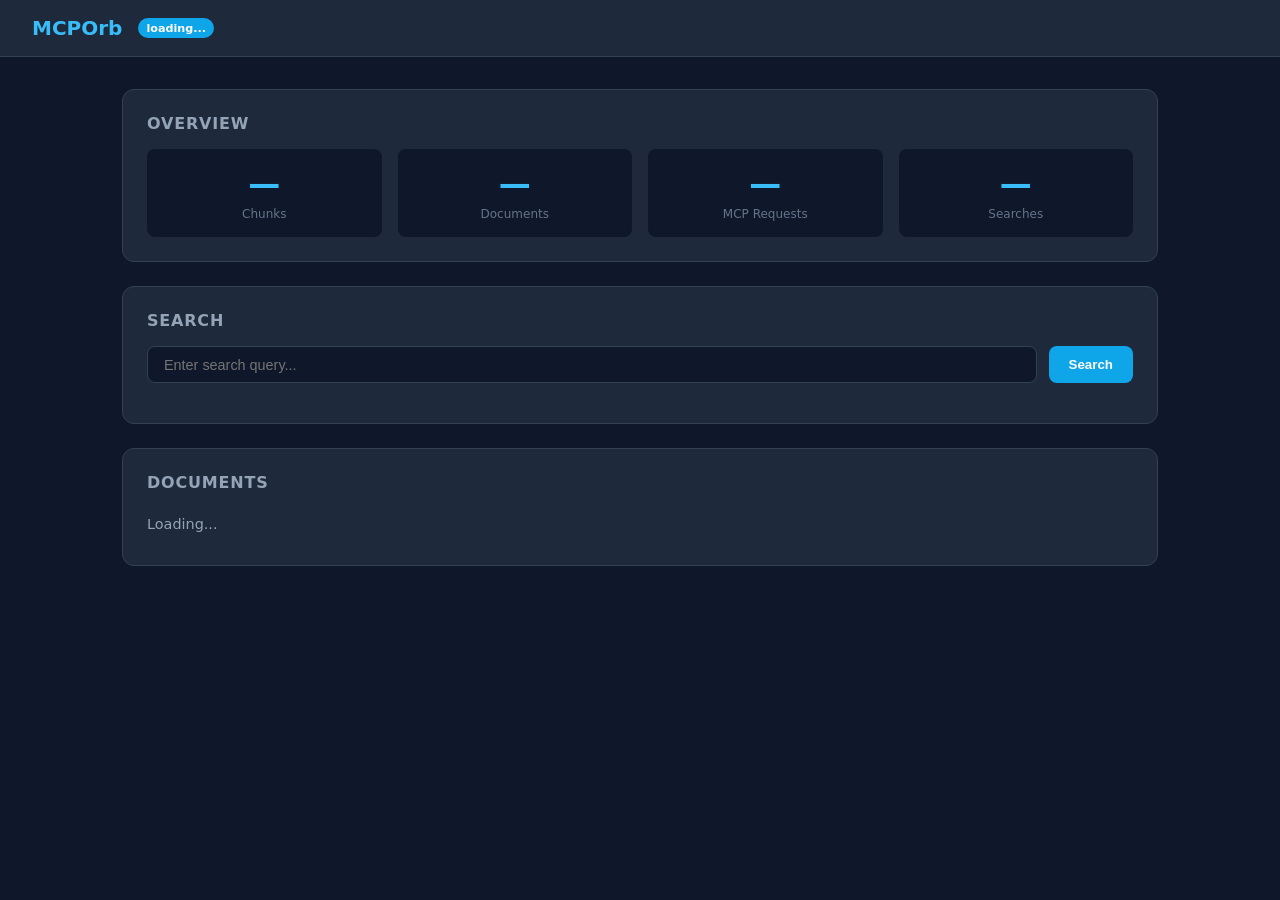
==== crates/mcporb-runtime/web_assets/index.html @ 8302dbf7 "Track workspace sources and expose Web UI URL via tool" ====
<!DOCTYPE html>
<html lang="en">
<head>
  <meta charset="UTF-8">
  <meta name="viewport" content="width=device-width, initial-scale=1.0">
  <title>MCPOrb Dashboard</title>
  <style>
    *{box-sizing:border-box;margin:0;padding:0}
    body{font-family:system-ui,sans-serif;background:#0f172a;color:#e2e8f0;min-height:100vh}
    header{background:#1e293b;border-bottom:1px solid #334155;padding:1rem 2rem;display:flex;align-items:center;gap:1rem}
    header h1{font-size:1.25rem;font-weight:700;color:#38bdf8}
    .badge{background:#0ea5e9;color:#fff;font-size:.7rem;padding:.2rem .5rem;border-radius:9999px;font-weight:600}
    main{padding:2rem;max-width:1100px;margin:0 auto}
    .card{background:#1e293b;border:1px solid #334155;border-radius:.75rem;padding:1.5rem;margin-bottom:1.5rem}
    .card h2{font-size:1rem;font-weight:600;color:#94a3b8;text-transform:uppercase;letter-spacing:.05em;margin-bottom:1rem}
    .stat-grid{display:grid;grid-template-columns:repeat(auto-fit,minmax(140px,1fr));gap:1rem}
    .stat{background:#0f172a;border-radius:.5rem;padding:1rem;text-align:center}
    .stat .val{font-size:2rem;font-weight:700;color:#38bdf8}
    .stat .lbl{font-size:.75rem;color:#64748b;margin-top:.25rem}
    .search-row{display:flex;gap:.75rem;margin-bottom:1rem}
    .search-row input{flex:1;background:#0f172a;border:1px solid #334155;border-radius:.5rem;padding:.6rem 1rem;color:#e2e8f0;font-size:.9rem;outline:none}
    .search-row input:focus{border-color:#38bdf8}
    .search-row button{background:#0ea5e9;color:#fff;border:none;border-radius:.5rem;padding:.6rem 1.25rem;cursor:pointer;font-weight:600}
    .search-row button:hover{background:#0284c7}
    .hit{background:#0f172a;border:1px solid #334155;border-radius:.5rem;padding:1rem;margin-bottom:.75rem}
    .hit .meta{font-size:.75rem;color:#64748b;margin-bottom:.5rem}
    .hit .text{font-size:.85rem;line-height:1.6;color:#cbd5e1;white-space:pre-wrap}
    .doc-list{list-style:none}
    .doc-list li{padding:.5rem 0;border-bottom:1px solid #1e293b;font-size:.9rem;color:#94a3b8}
    #status{font-size:.8rem;color:#64748b;margin-top:.5rem}
  </style>
</head>
<body>
<header>
  <h1 id="orb-name">MCPOrb</h1>
  <span class="badge" id="mode-badge">loading...</span>
</header>
<main>
  <div class="card">
    <h2>Overview</h2>
    <div class="stat-grid">
      <div class="stat"><div class="val" id="stat-chunks">—</div><div class="lbl">Chunks</div></div>
      <div class="stat"><div class="val" id="stat-docs">—</div><div class="lbl">Documents</div></div>
      <div class="stat"><div class="val" id="stat-mcp">—</div><div class="lbl">MCP Requests</div></div>
      <div class="stat"><div class="val" id="stat-searches">—</div><div class="lbl">Searches</div></div>
    </div>
  </div>
  <div class="card">
    <h2>Search</h2>
    <div class="search-row">
      <input id="query" type="text" placeholder="Enter search query..." onkeydown="if(event.key==='Enter')doSearch()" />
      <button onclick="doSearch()">Search</button>
    </div>
    <div id="status"></div>
    <div id="results"></div>
  </div>
  <div class="card">
    <h2>Documents</h2>
    <ul class="doc-list" id="doc-list"><li>Loading...</li></ul>
  </div>
</main>
<script type="module">
  // Detect base URL from current path (token is the first path segment)
  const pathParts = window.location.pathname.split('/').filter(Boolean);
  const token = pathParts[0] || '';
  const base = `/${token}/api`;

  async function loadManifest() {
    const r = await fetch(`${base}/manifest`);
    const d = await r.json();
    document.getElementById('orb-name').textContent = d.name;
    document.getElementById('mode-badge').textContent = d.startup_mode;
    document.getElementById('stat-chunks').textContent = d.chunk_count;
    document.title = `MCPOrb — ${d.name}`;
  }

  async function loadDocuments() {
    const r = await fetch(`${base}/documents`);
    const d = await r.json();
    const list = document.getElementById('doc-list');
    list.innerHTML = '';
    document.getElementById('stat-docs').textContent = d.documents.length;
    if (d.documents.length === 0) {
      list.innerHTML = '<li>No documents loaded.</li>';
      return;
    }
    d.documents.forEach(doc => {
      const li = document.createElement('li');
      li.textContent = `${doc.title} — ${doc.section_count} sections${doc.page_count ? `, ${doc.page_count} pages` : ''}`;
      list.appendChild(li);
    });
  }

  async function loadMetrics() {
    const r = await fetch(`${base}/metrics`);
    const d = await r.json();
    document.getElementById('stat-mcp').textContent = d.mcp_request_count;
    document.getElementById('stat-searches').textContent = d.search_count;
  }

  window.doSearch = async function() {
    const query = document.getElementById('query').value.trim();
    if (!query) return;
    const status = document.getElementById('status');
    const results = document.getElementById('results');
    status.textContent = 'Searching…';
    results.innerHTML = '';
    try {
      const r = await fetch(`${base}/search`, {
        method: 'POST',
        headers: { 'Content-Type': 'application/json' },
        body: JSON.stringify({ query, top_k: 10 }),
      });
      const d = await r.json();
      status.textContent = `${d.total} result(s) for "${d.query}"`;
      if (d.hits.length === 0) {
        results.innerHTML = '<p style="color:#64748b;font-size:.9rem">No results found.</p>';
        return;
      }
      d.hits.forEach(hit => {
        const div = document.createElement('div');
        div.className = 'hit';
        div.innerHTML = `
          <div class="meta">Score: ${hit.score} · Page: ${hit.page ?? '—'} · Tokens: ${hit.token_count} · Chunk #${hit.chunk_id}</div>
          <div class="text">${escapeHtml(hit.text)}</div>
        `;
        results.appendChild(div);
      });
      await loadMetrics();
    } catch (e) {
      status.textContent = `Error: ${e.message}`;
    }
  };

  function escapeHtml(str) {
    return str.replace(/&/g,'&amp;').replace(/</g,'&lt;').replace(/>/g,'&gt;');
  }

  // Initial load
  Promise.all([loadManifest(), loadDocuments(), loadMetrics()]).catch(console.error);

  // Refresh metrics every 5 seconds
  setInterval(loadMetrics, 5000);
</script>
</body>
</html>
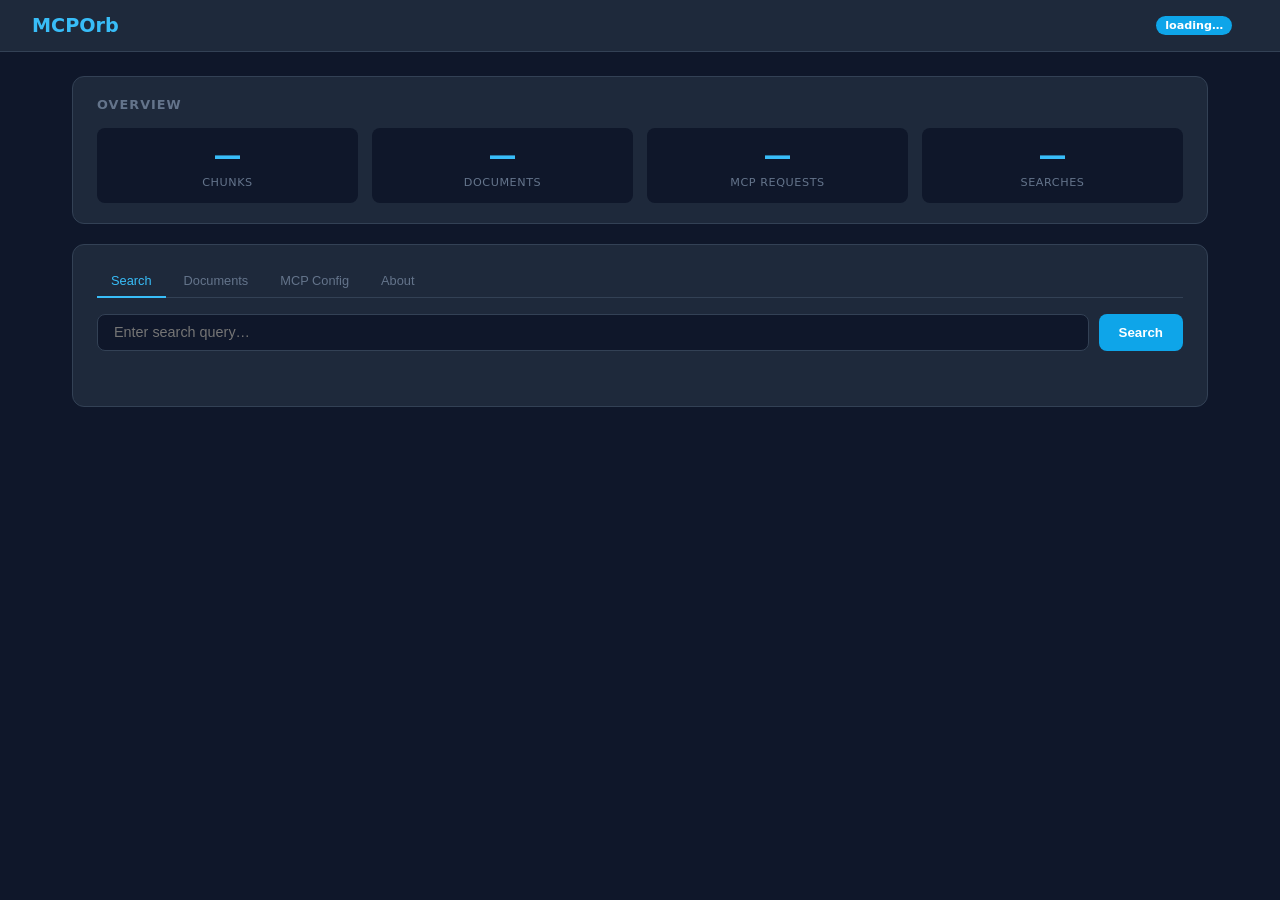
==== commit ab670b84: "Multi-search v1" ====
--- a/crates/mcporb-runtime/web_assets/index.html
+++ b/crates/mcporb-runtime/web_assets/index.html
@@ -6,36 +6,72 @@
   <title>MCPOrb Dashboard</title>
   <style>
     *{box-sizing:border-box;margin:0;padding:0}
-    body{font-family:system-ui,sans-serif;background:#0f172a;color:#e2e8f0;min-height:100vh}
-    header{background:#1e293b;border-bottom:1px solid #334155;padding:1rem 2rem;display:flex;align-items:center;gap:1rem}
-    header h1{font-size:1.25rem;font-weight:700;color:#38bdf8}
-    .badge{background:#0ea5e9;color:#fff;font-size:.7rem;padding:.2rem .5rem;border-radius:9999px;font-weight:600}
-    main{padding:2rem;max-width:1100px;margin:0 auto}
-    .card{background:#1e293b;border:1px solid #334155;border-radius:.75rem;padding:1.5rem;margin-bottom:1.5rem}
-    .card h2{font-size:1rem;font-weight:600;color:#94a3b8;text-transform:uppercase;letter-spacing:.05em;margin-bottom:1rem}
-    .stat-grid{display:grid;grid-template-columns:repeat(auto-fit,minmax(140px,1fr));gap:1rem}
-    .stat{background:#0f172a;border-radius:.5rem;padding:1rem;text-align:center}
-    .stat .val{font-size:2rem;font-weight:700;color:#38bdf8}
-    .stat .lbl{font-size:.75rem;color:#64748b;margin-top:.25rem}
-    .search-row{display:flex;gap:.75rem;margin-bottom:1rem}
-    .search-row input{flex:1;background:#0f172a;border:1px solid #334155;border-radius:.5rem;padding:.6rem 1rem;color:#e2e8f0;font-size:.9rem;outline:none}
+    body{font-family:system-ui,-apple-system,sans-serif;background:#0f172a;color:#e2e8f0;min-height:100vh}
+    header{background:#1e293b;border-bottom:1px solid #334155;padding:.875rem 2rem;display:flex;align-items:center;gap:1rem;flex-wrap:wrap}
+    header h1{font-size:1.2rem;font-weight:700;color:#38bdf8;flex:1;min-width:0;overflow:hidden;text-overflow:ellipsis;white-space:nowrap}
+    .badge{background:#0ea5e9;color:#fff;font-size:.7rem;padding:.2rem .55rem;border-radius:9999px;font-weight:600;white-space:nowrap}
+    .badge.plan{background:#7c3aed}
+    .badge.cap{background:#059669;font-size:.65rem}
+    main{padding:1.5rem 2rem;max-width:1200px;margin:0 auto}
+    .card{background:#1e293b;border:1px solid #334155;border-radius:.75rem;padding:1.25rem 1.5rem;margin-bottom:1.25rem}
+    .card h2{font-size:.8rem;font-weight:700;color:#64748b;text-transform:uppercase;letter-spacing:.08em;margin-bottom:1rem}
+    .stat-grid{display:grid;grid-template-columns:repeat(auto-fit,minmax(130px,1fr));gap:.875rem}
+    .stat{background:#0f172a;border-radius:.5rem;padding:.875rem;text-align:center}
+    .stat .val{font-size:1.75rem;font-weight:700;color:#38bdf8;line-height:1}
+    .stat .lbl{font-size:.7rem;color:#64748b;margin-top:.35rem;text-transform:uppercase;letter-spacing:.05em}
+    .search-row{display:flex;gap:.625rem;margin-bottom:.75rem}
+    .search-row input{flex:1;background:#0f172a;border:1px solid #334155;border-radius:.5rem;padding:.6rem 1rem;color:#e2e8f0;font-size:.9rem;outline:none;transition:border-color .15s}
     .search-row input:focus{border-color:#38bdf8}
-    .search-row button{background:#0ea5e9;color:#fff;border:none;border-radius:.5rem;padding:.6rem 1.25rem;cursor:pointer;font-weight:600}
+    .search-row button{background:#0ea5e9;color:#fff;border:none;border-radius:.5rem;padding:.6rem 1.25rem;cursor:pointer;font-weight:600;white-space:nowrap;transition:background .15s}
     .search-row button:hover{background:#0284c7}
-    .hit{background:#0f172a;border:1px solid #334155;border-radius:.5rem;padding:1rem;margin-bottom:.75rem}
-    .hit .meta{font-size:.75rem;color:#64748b;margin-bottom:.5rem}
-    .hit .text{font-size:.85rem;line-height:1.6;color:#cbd5e1;white-space:pre-wrap}
+    .search-row button:disabled{background:#334155;cursor:not-allowed}
+    .hit{background:#0f172a;border:1px solid #334155;border-radius:.5rem;padding:1rem;margin-bottom:.625rem}
+    .hit-meta{display:flex;gap:.5rem;flex-wrap:wrap;align-items:center;margin-bottom:.5rem}
+    .hit-score{background:#7c3aed22;border:1px solid #7c3aed44;color:#a78bfa;font-size:.7rem;padding:.15rem .45rem;border-radius:.25rem;font-weight:600}
+    .hit-page{background:#0ea5e922;border:1px solid #0ea5e944;color:#38bdf8;font-size:.7rem;padding:.15rem .45rem;border-radius:.25rem}
+    .hit-tokens{color:#475569;font-size:.7rem}
+    .hit-text{font-size:.85rem;line-height:1.65;color:#cbd5e1;white-space:pre-wrap;max-height:200px;overflow-y:auto;border-top:1px solid #1e293b;padding-top:.5rem;margin-top:.25rem}
+    .hit-text.expanded{max-height:none}
+    .expand-btn{background:none;border:none;color:#38bdf8;font-size:.75rem;cursor:pointer;padding:.25rem 0;margin-top:.25rem}
+    .expand-btn:hover{text-decoration:underline}
     .doc-list{list-style:none}
-    .doc-list li{padding:.5rem 0;border-bottom:1px solid #1e293b;font-size:.9rem;color:#94a3b8}
-    #status{font-size:.8rem;color:#64748b;margin-top:.5rem}
+    .doc-list li{padding:.5rem 0;border-bottom:1px solid #1e293b;font-size:.875rem;color:#94a3b8}
+    .doc-list li:last-child{border-bottom:none}
+    .doc-title{color:#e2e8f0;font-weight:500}
+    .doc-meta{color:#64748b;font-size:.75rem;margin-top:.15rem}
+    #status{font-size:.8rem;color:#64748b;margin-bottom:.5rem;min-height:1.2em}
+    .rationale{background:#0f172a;border-radius:.375rem;padding:.75rem 1rem;margin-top:.75rem}
+    .rationale p{font-size:.8rem;color:#94a3b8;line-height:1.6;margin-bottom:.25rem}
+    .rationale p:last-child{margin-bottom:0}
+    .rationale p::before{content:"→ ";color:#38bdf8}
+    .code-block{background:#0f172a;border:1px solid #334155;border-radius:.5rem;padding:1rem;font-family:'SF Mono',ui-monospace,monospace;font-size:.78rem;color:#a5f3fc;overflow-x:auto;white-space:pre;line-height:1.6;position:relative}
+    .copy-btn{position:absolute;top:.5rem;right:.5rem;background:#1e293b;border:1px solid #334155;color:#94a3b8;font-size:.7rem;padding:.2rem .5rem;border-radius:.25rem;cursor:pointer;transition:all .15s}
+    .copy-btn:hover{background:#334155;color:#e2e8f0}
+    .tabs{display:flex;gap:.25rem;margin-bottom:1rem;border-bottom:1px solid #334155;padding-bottom:0}
+    .tab{background:none;border:none;color:#64748b;font-size:.8rem;padding:.5rem .875rem;cursor:pointer;border-bottom:2px solid transparent;margin-bottom:-1px;transition:all .15s;font-weight:500}
+    .tab.active{color:#38bdf8;border-bottom-color:#38bdf8}
+    .tab:hover:not(.active){color:#94a3b8}
+    .tab-panel{display:none}
+    .tab-panel.active{display:block}
+    .info-row{display:flex;gap:.5rem;align-items:baseline;padding:.3rem 0;border-bottom:1px solid #1e293b;font-size:.85rem}
+    .info-row:last-child{border-bottom:none}
+    .info-key{color:#64748b;min-width:160px;flex-shrink:0;font-size:.78rem}
+    .info-val{color:#e2e8f0;word-break:break-all}
+    .empty{color:#475569;font-size:.875rem;padding:.5rem 0}
+    .caps-row{display:flex;gap:.375rem;flex-wrap:wrap;margin-top:.25rem}
+    a{color:#38bdf8;text-decoration:none}
+    a:hover{text-decoration:underline}
   </style>
 </head>
 <body>
 <header>
   <h1 id="orb-name">MCPOrb</h1>
-  <span class="badge" id="mode-badge">loading...</span>
+  <span class="badge" id="mode-badge">loading…</span>
+  <span class="badge plan" id="plan-badge" style="display:none"></span>
+  <span id="caps-badges"></span>
 </header>
 <main>
+  <!-- Overview stats -->
   <div class="card">
     <h2>Overview</h2>
     <div class="stat-grid">
@@ -45,33 +81,139 @@
       <div class="stat"><div class="val" id="stat-searches">—</div><div class="lbl">Searches</div></div>
     </div>
   </div>
+
+  <!-- Tabs: Search / Documents / MCP Config / About -->
   <div class="card">
-    <h2>Search</h2>
-    <div class="search-row">
-      <input id="query" type="text" placeholder="Enter search query..." onkeydown="if(event.key==='Enter')doSearch()" />
-      <button onclick="doSearch()">Search</button>
-    </div>
-    <div id="status"></div>
-    <div id="results"></div>
-  </div>
-  <div class="card">
-    <h2>Documents</h2>
-    <ul class="doc-list" id="doc-list"><li>Loading...</li></ul>
+    <div class="tabs">
+      <button class="tab active" onclick="switchTab('search')">Search</button>
+      <button class="tab" onclick="switchTab('documents')">Documents</button>
+      <button class="tab" onclick="switchTab('mcp-config')">MCP Config</button>
+      <button class="tab" onclick="switchTab('about')">About</button>
+    </div>
+
+    <!-- Search tab -->
+    <div class="tab-panel active" id="tab-search">
+      <div class="search-row">
+        <input id="query" type="text" placeholder="Enter search query…" onkeydown="if(event.key==='Enter')doSearch()" autocomplete="off" />
+        <button id="search-btn" onclick="doSearch()">Search</button>
+      </div>
+      <div id="status"></div>
+      <div id="results"></div>
+    </div>
+
+    <!-- Documents tab -->
+    <div class="tab-panel" id="tab-documents">
+      <ul class="doc-list" id="doc-list"><li class="empty">Loading…</li></ul>
+    </div>
+
+    <!-- MCP Config tab -->
+    <div class="tab-panel" id="tab-mcp-config">
+      <p style="font-size:.875rem;color:#94a3b8;margin-bottom:1rem;line-height:1.6">
+        Add this Orb to your MCP client configuration to use <code style="background:#0f172a;padding:.1rem .3rem;border-radius:.25rem;color:#a5f3fc">search_knowledge</code> directly from Claude Desktop, Cursor, VS Code, or any MCP-compatible AI tool.
+      </p>
+      <h3 style="font-size:.8rem;font-weight:700;color:#64748b;text-transform:uppercase;letter-spacing:.08em;margin-bottom:.5rem">Claude Desktop (claude_desktop_config.json)</h3>
+      <div style="position:relative">
+        <pre class="code-block" id="claude-config">loading…</pre>
+        <button class="copy-btn" onclick="copyCode('claude-config')">Copy</button>
+      </div>
+      <h3 style="font-size:.8rem;font-weight:700;color:#64748b;text-transform:uppercase;letter-spacing:.08em;margin:.875rem 0 .5rem">Cursor / VS Code (settings.json → mcpServers)</h3>
+      <div style="position:relative">
+        <pre class="code-block" id="cursor-config">loading…</pre>
+        <button class="copy-btn" onclick="copyCode('cursor-config')">Copy</button>
+      </div>
+      <p id="mcp-config-note" style="font-size:.75rem;color:#475569;margin-top:.875rem;line-height:1.5">
+        Replace <code style="color:#a5f3fc">/path/to/orb-binary</code> with the actual path to the packaged Orb executable.<br>
+        The Orb runs locally — no cloud, no API key required.
+      </p>
+    </div>
+
+    <!-- About tab -->
+    <div class="tab-panel" id="tab-about">
+      <div id="about-content"><div class="empty">Loading…</div></div>
+    </div>
   </div>
 </main>
+
 <script type="module">
   // Detect base URL from current path (token is the first path segment)
   const pathParts = window.location.pathname.split('/').filter(Boolean);
   const token = pathParts[0] || '';
   const base = `/${token}/api`;
 
+  let orbName = 'orb';
+
   async function loadManifest() {
     const r = await fetch(`${base}/manifest`);
     const d = await r.json();
+    orbName = d.name;
     document.getElementById('orb-name').textContent = d.name;
-    document.getElementById('mode-badge').textContent = d.startup_mode;
+    document.getElementById('mode-badge').textContent = d.startup_mode || 'unknown';
     document.getElementById('stat-chunks').textContent = d.chunk_count;
     document.title = `MCPOrb — ${d.name}`;
+
+    // Retrieval plan badge
+    if (d.selected_retrieval_plan) {
+      const pb = document.getElementById('plan-badge');
+      pb.textContent = d.selected_retrieval_plan;
+      pb.style.display = '';
+    }
+
+    // Capability badges
+    if (d.enabled_capabilities && d.enabled_capabilities.length) {
+      const cb = document.getElementById('caps-badges');
+      cb.innerHTML = d.enabled_capabilities.map(c =>
+        `<span class="badge cap">${c}</span>`
+      ).join(' ');
+    }
+
+    // MCP config
+    const orbPath = d.orb_binary_path || '/path/to/orb-binary';
+    const claudeConf = JSON.stringify({
+      mcpServers: {
+        [d.name]: {
+          command: orbPath,
+          args: ['--stdio-gui']
+        }
+      }
+    }, null, 2);
+    document.getElementById('claude-config').textContent = claudeConf;
+
+    const cursorConf = JSON.stringify({
+      [d.name]: {
+        command: orbPath,
+        args: ['--stdio-gui']
+      }
+    }, null, 2);
+    document.getElementById('cursor-config').textContent = cursorConf;
+
+    const configNote = document.getElementById('mcp-config-note');
+    configNote.innerHTML = d.orb_binary_path
+      ? `Detected packaged Orb binary: <code style="color:#a5f3fc">${escapeHtml(d.orb_binary_path)}</code><br>The Orb runs locally — no cloud, no API key required.`
+      : 'Replace <code style="color:#a5f3fc">/path/to/orb-binary</code> with the actual path to the packaged Orb executable.<br>The Orb runs locally — no cloud, no API key required.';
+
+    // About tab
+    const about = document.getElementById('about-content');
+    const rows = [
+      ['Name', d.name],
+      ['Version', d.version || '—'],
+      ['Description', d.description || '—'],
+      ['Build time', d.build_time || '—'],
+      ['Orb format', d.orb_format_version || '—'],
+      ['MCP protocol', d.mcp_protocol_version || '—'],
+      ['Retrieval plan', d.selected_retrieval_plan || '—'],
+      ['Capabilities', (d.enabled_capabilities || []).join(', ') || '—'],
+      ['Sources', (d.source_documents || []).join(', ') || '—'],
+    ];
+    about.innerHTML = rows.map(([k, v]) =>
+      `<div class="info-row"><span class="info-key">${k}</span><span class="info-val">${escapeHtml(String(v))}</span></div>`
+    ).join('');
+    if (d.planning_rationale && d.planning_rationale.length) {
+      about.innerHTML += `<div style="margin-top:1rem"><div class="info-key" style="margin-bottom:.5rem">Planning rationale</div><div class="rationale">${
+        d.planning_rationale.map(r => `<p>${escapeHtml(r)}</p>`).join('')
+      }</div></div>`;
+    }
+
+    return d;
   }
 
   async function loadDocuments() {
@@ -81,12 +223,15 @@
     list.innerHTML = '';
     document.getElementById('stat-docs').textContent = d.documents.length;
     if (d.documents.length === 0) {
-      list.innerHTML = '<li>No documents loaded.</li>';
+      list.innerHTML = '<li class="empty">No documents loaded.</li>';
       return;
     }
     d.documents.forEach(doc => {
       const li = document.createElement('li');
-      li.textContent = `${doc.title} — ${doc.section_count} sections${doc.page_count ? `, ${doc.page_count} pages` : ''}`;
+      li.innerHTML = `
+        <div class="doc-title">${escapeHtml(doc.title)}</div>
+        <div class="doc-meta">${doc.section_count} section${doc.section_count !== 1 ? 's' : ''}${doc.page_count ? ` · ${doc.page_count} pages` : ''}</div>
+      `;
       list.appendChild(li);
     });
   }
@@ -103,8 +248,10 @@
     if (!query) return;
     const status = document.getElementById('status');
     const results = document.getElementById('results');
+    const btn = document.getElementById('search-btn');
     status.textContent = 'Searching…';
     results.innerHTML = '';
+    btn.disabled = true;
     try {
       const r = await fetch(`${base}/search`, {
         method: 'POST',
@@ -112,28 +259,72 @@
         body: JSON.stringify({ query, top_k: 10 }),
       });
       const d = await r.json();
-      status.textContent = `${d.total} result(s) for "${d.query}"`;
+      status.textContent = `${d.total} result${d.total !== 1 ? 's' : ''} for "${escapeHtml(d.query)}"`;
       if (d.hits.length === 0) {
-        results.innerHTML = '<p style="color:#64748b;font-size:.9rem">No results found.</p>';
+        results.innerHTML = '<p class="empty">No results found. Try different keywords.</p>';
         return;
       }
-      d.hits.forEach(hit => {
+      d.hits.forEach((hit, i) => {
         const div = document.createElement('div');
         div.className = 'hit';
+        const textId = `hit-text-${i}`;
+        const isLong = hit.text.length > 400;
         div.innerHTML = `
-          <div class="meta">Score: ${hit.score} · Page: ${hit.page ?? '—'} · Tokens: ${hit.token_count} · Chunk #${hit.chunk_id}</div>
-          <div class="text">${escapeHtml(hit.text)}</div>
+          <div class="hit-meta">
+            <span class="hit-score">BM25 ${Number(hit.score).toFixed(3)}</span>
+            ${hit.page != null ? `<span class="hit-page">Page ${hit.page}</span>` : ''}
+            <span class="hit-tokens">${hit.token_count} tokens · Chunk #${hit.chunk_id}</span>
+          </div>
+          <div class="hit-text${isLong ? '' : ' expanded'}" id="${textId}">${escapeHtml(hit.text)}</div>
+          ${isLong ? `<button class="expand-btn" onclick="toggleExpand('${textId}', this)">Show more ↓</button>` : ''}
         `;
         results.appendChild(div);
       });
       await loadMetrics();
     } catch (e) {
       status.textContent = `Error: ${e.message}`;
+    } finally {
+      btn.disabled = false;
     }
   };
 
+  window.toggleExpand = function(id, btn) {
+    const el = document.getElementById(id);
+    if (el.classList.contains('expanded')) {
+      el.classList.remove('expanded');
+      btn.textContent = 'Show more ↓';
+    } else {
+      el.classList.add('expanded');
+      btn.textContent = 'Show less ↑';
+    }
+  };
+
+  window.switchTab = function(name) {
+    document.querySelectorAll('.tab').forEach((t, i) => {
+      const panels = ['search','documents','mcp-config','about'];
+      t.classList.toggle('active', panels[i] === name);
+    });
+    document.querySelectorAll('.tab-panel').forEach(p => {
+      p.classList.toggle('active', p.id === `tab-${name}`);
+    });
+  };
+
+  window.copyCode = function(id) {
+    const text = document.getElementById(id).textContent;
+    navigator.clipboard.writeText(text).then(() => {
+      const btn = document.querySelector(`[onclick="copyCode('${id}')"]`);
+      const orig = btn.textContent;
+      btn.textContent = 'Copied!';
+      setTimeout(() => btn.textContent = orig, 1500);
+    });
+  };
+
   function escapeHtml(str) {
-    return str.replace(/&/g,'&amp;').replace(/</g,'&lt;').replace(/>/g,'&gt;');
+    return String(str)
+      .replace(/&/g,'&amp;')
+      .replace(/</g,'&lt;')
+      .replace(/>/g,'&gt;')
+      .replace(/"/g,'&quot;');
   }
 
   // Initial load
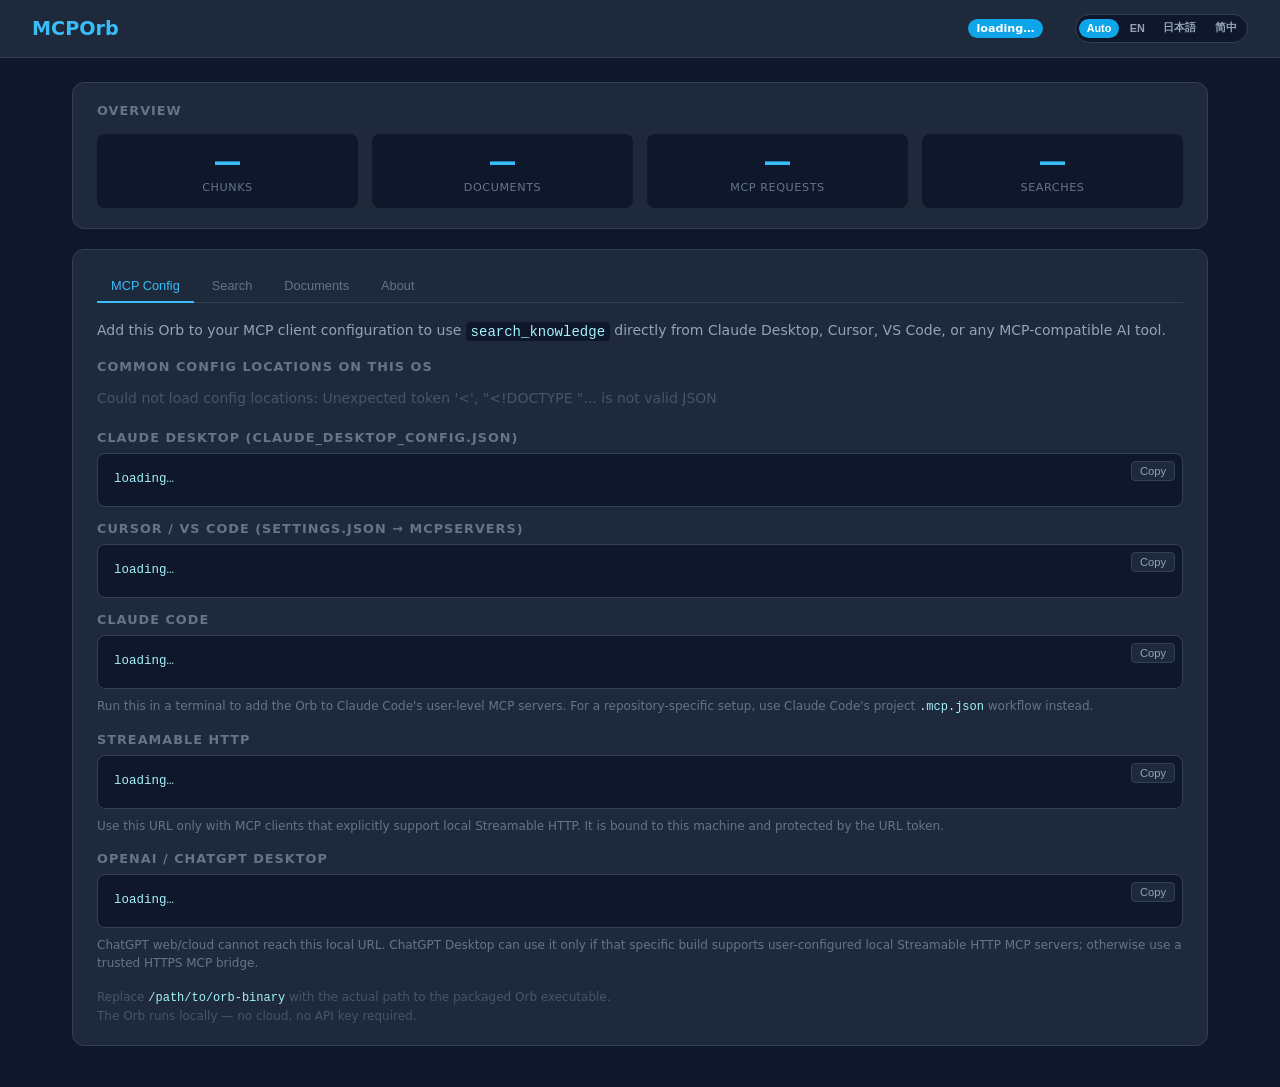
==== commit 962d687c: "runtime: support packaged orb bundles and local MCP setup" ====
--- a/crates/mcporb-runtime/web_assets/index.html
+++ b/crates/mcporb-runtime/web_assets/index.html
@@ -9,6 +9,10 @@
     body{font-family:system-ui,-apple-system,sans-serif;background:#0f172a;color:#e2e8f0;min-height:100vh}
     header{background:#1e293b;border-bottom:1px solid #334155;padding:.875rem 2rem;display:flex;align-items:center;gap:1rem;flex-wrap:wrap}
     header h1{font-size:1.2rem;font-weight:700;color:#38bdf8;flex:1;min-width:0;overflow:hidden;text-overflow:ellipsis;white-space:nowrap}
+    .lang-switch{display:flex;gap:.25rem;background:#0f172a;border:1px solid #334155;border-radius:999px;padding:.2rem;align-items:center}
+    .lang-btn{background:transparent;border:none;color:#94a3b8;border-radius:999px;font-size:.68rem;font-weight:700;padding:.2rem .45rem;cursor:pointer;white-space:nowrap;transition:all .15s}
+    .lang-btn:hover{color:#e2e8f0;background:#1e293b}
+    .lang-btn.active{color:#fff;background:#0ea5e9}
     .badge{background:#0ea5e9;color:#fff;font-size:.7rem;padding:.2rem .55rem;border-radius:9999px;font-weight:600;white-space:nowrap}
     .badge.plan{background:#7c3aed}
     .badge.cap{background:#059669;font-size:.65rem}
@@ -40,13 +44,19 @@
     .doc-title{color:#e2e8f0;font-weight:500}
     .doc-meta{color:#64748b;font-size:.75rem;margin-top:.15rem}
     #status{font-size:.8rem;color:#64748b;margin-bottom:.5rem;min-height:1.2em}
-    .rationale{background:#0f172a;border-radius:.375rem;padding:.75rem 1rem;margin-top:.75rem}
-    .rationale p{font-size:.8rem;color:#94a3b8;line-height:1.6;margin-bottom:.25rem}
-    .rationale p:last-child{margin-bottom:0}
-    .rationale p::before{content:"→ ";color:#38bdf8}
     .code-block{background:#0f172a;border:1px solid #334155;border-radius:.5rem;padding:1rem;font-family:'SF Mono',ui-monospace,monospace;font-size:.78rem;color:#a5f3fc;overflow-x:auto;white-space:pre;line-height:1.6;position:relative}
     .copy-btn{position:absolute;top:.5rem;right:.5rem;background:#1e293b;border:1px solid #334155;color:#94a3b8;font-size:.7rem;padding:.2rem .5rem;border-radius:.25rem;cursor:pointer;transition:all .15s}
     .copy-btn:hover{background:#334155;color:#e2e8f0}
+    .config-location-list{display:grid;grid-template-columns:repeat(auto-fit,minmax(260px,1fr));gap:.625rem;margin-bottom:1rem}
+    .config-location{background:#0f172a;border:1px solid #334155;border-radius:.5rem;padding:.75rem;min-width:0}
+    .config-location-head{display:flex;align-items:center;gap:.5rem;margin-bottom:.45rem}
+    .config-location-title{font-weight:700;color:#e2e8f0;font-size:.85rem;min-width:0;flex:1}
+    .config-location-state{font-size:.65rem;color:#64748b;border:1px solid #334155;border-radius:999px;padding:.1rem .4rem;white-space:nowrap}
+    .config-location-state.exists{color:#86efac;border-color:#166534;background:#052e16}
+    .config-path{display:block;color:#a5f3fc;font-family:'SF Mono',ui-monospace,monospace;font-size:.72rem;line-height:1.45;white-space:normal;overflow-wrap:anywhere;margin-bottom:.625rem}
+    .open-config-btn{background:#1e293b;border:1px solid #334155;color:#cbd5e1;border-radius:.35rem;font-size:.72rem;font-weight:600;padding:.35rem .6rem;cursor:pointer;transition:all .15s}
+    .open-config-btn:hover{background:#334155;color:#fff}
+    .section-title{font-size:.8rem;font-weight:700;color:#64748b;text-transform:uppercase;letter-spacing:.08em;margin:.875rem 0 .5rem}
     .tabs{display:flex;gap:.25rem;margin-bottom:1rem;border-bottom:1px solid #334155;padding-bottom:0}
     .tab{background:none;border:none;color:#64748b;font-size:.8rem;padding:.5rem .875rem;cursor:pointer;border-bottom:2px solid transparent;margin-bottom:-1px;transition:all .15s;font-weight:500}
     .tab.active{color:#38bdf8;border-bottom-color:#38bdf8}
@@ -69,30 +79,36 @@
   <span class="badge" id="mode-badge">loading…</span>
   <span class="badge plan" id="plan-badge" style="display:none"></span>
   <span id="caps-badges"></span>
+  <div class="lang-switch" aria-label="Language">
+    <button class="lang-btn" type="button" data-lang-choice="auto">Auto</button>
+    <button class="lang-btn" type="button" data-lang-choice="en">EN</button>
+    <button class="lang-btn" type="button" data-lang-choice="ja">日本語</button>
+    <button class="lang-btn" type="button" data-lang-choice="zh">简中</button>
+  </div>
 </header>
 <main>
   <!-- Overview stats -->
   <div class="card">
-    <h2>Overview</h2>
+    <h2 id="overview-title">Overview</h2>
     <div class="stat-grid">
-      <div class="stat"><div class="val" id="stat-chunks">—</div><div class="lbl">Chunks</div></div>
-      <div class="stat"><div class="val" id="stat-docs">—</div><div class="lbl">Documents</div></div>
-      <div class="stat"><div class="val" id="stat-mcp">—</div><div class="lbl">MCP Requests</div></div>
-      <div class="stat"><div class="val" id="stat-searches">—</div><div class="lbl">Searches</div></div>
+      <div class="stat"><div class="val" id="stat-chunks">—</div><div class="lbl" id="stat-chunks-label">Chunks</div></div>
+      <div class="stat"><div class="val" id="stat-docs">—</div><div class="lbl" id="stat-docs-label">Documents</div></div>
+      <div class="stat"><div class="val" id="stat-mcp">—</div><div class="lbl" id="stat-mcp-label">MCP Requests</div></div>
+      <div class="stat"><div class="val" id="stat-searches">—</div><div class="lbl" id="stat-searches-label">Searches</div></div>
     </div>
   </div>
 
-  <!-- Tabs: Search / Documents / MCP Config / About -->
+  <!-- Tabs: MCP Config / Search / Documents / About -->
   <div class="card">
     <div class="tabs">
-      <button class="tab active" onclick="switchTab('search')">Search</button>
+      <button class="tab active" onclick="switchTab('mcp-config')">MCP Config</button>
+      <button class="tab" onclick="switchTab('search')">Search</button>
       <button class="tab" onclick="switchTab('documents')">Documents</button>
-      <button class="tab" onclick="switchTab('mcp-config')">MCP Config</button>
       <button class="tab" onclick="switchTab('about')">About</button>
     </div>
 
     <!-- Search tab -->
-    <div class="tab-panel active" id="tab-search">
+    <div class="tab-panel" id="tab-search">
       <div class="search-row">
         <input id="query" type="text" placeholder="Enter search query…" onkeydown="if(event.key==='Enter')doSearch()" autocomplete="off" />
         <button id="search-btn" onclick="doSearch()">Search</button>
@@ -107,20 +123,46 @@
     </div>
 
     <!-- MCP Config tab -->
-    <div class="tab-panel" id="tab-mcp-config">
-      <p style="font-size:.875rem;color:#94a3b8;margin-bottom:1rem;line-height:1.6">
+    <div class="tab-panel active" id="tab-mcp-config">
+      <p id="config-intro" style="font-size:.875rem;color:#94a3b8;margin-bottom:1rem;line-height:1.6">
         Add this Orb to your MCP client configuration to use <code style="background:#0f172a;padding:.1rem .3rem;border-radius:.25rem;color:#a5f3fc">search_knowledge</code> directly from Claude Desktop, Cursor, VS Code, or any MCP-compatible AI tool.
       </p>
-      <h3 style="font-size:.8rem;font-weight:700;color:#64748b;text-transform:uppercase;letter-spacing:.08em;margin-bottom:.5rem">Claude Desktop (claude_desktop_config.json)</h3>
+      <h3 class="section-title" id="common-config-title" style="margin-top:0">Common config locations on this OS</h3>
+      <div class="config-location-list" id="mcp-config-locations"><div class="empty">Loading…</div></div>
+      <h3 class="section-title" id="claude-desktop-title">Claude Desktop (claude_desktop_config.json)</h3>
       <div style="position:relative">
         <pre class="code-block" id="claude-config">loading…</pre>
         <button class="copy-btn" onclick="copyCode('claude-config')">Copy</button>
       </div>
-      <h3 style="font-size:.8rem;font-weight:700;color:#64748b;text-transform:uppercase;letter-spacing:.08em;margin:.875rem 0 .5rem">Cursor / VS Code (settings.json → mcpServers)</h3>
+      <h3 class="section-title" id="cursor-vscode-title">Cursor / VS Code (settings.json → mcpServers)</h3>
       <div style="position:relative">
         <pre class="code-block" id="cursor-config">loading…</pre>
         <button class="copy-btn" onclick="copyCode('cursor-config')">Copy</button>
       </div>
+      <h3 class="section-title" id="claude-code-title">Claude Code</h3>
+      <div style="position:relative">
+        <pre class="code-block" id="claude-code-command">loading…</pre>
+        <button class="copy-btn" onclick="copyCode('claude-code-command')">Copy</button>
+      </div>
+      <p id="claude-code-note" style="font-size:.75rem;color:#64748b;margin:.5rem 0 1rem;line-height:1.5">
+        Run this in a terminal to add the Orb to Claude Code's user-level MCP servers. For a repository-specific setup, use Claude Code's project <code style="color:#a5f3fc">.mcp.json</code> workflow instead.
+      </p>
+      <h3 class="section-title" id="streamable-http-title">Streamable HTTP</h3>
+      <div style="position:relative">
+        <pre class="code-block" id="streamable-http-url">loading…</pre>
+        <button class="copy-btn" onclick="copyCode('streamable-http-url')">Copy</button>
+      </div>
+      <p id="streamable-http-note" style="font-size:.75rem;color:#64748b;margin:.5rem 0 1rem;line-height:1.5">
+        Use this URL only with MCP clients that explicitly support local Streamable HTTP. It is bound to this machine and protected by the URL token.
+      </p>
+      <h3 class="section-title" id="openai-title">OpenAI / ChatGPT Desktop</h3>
+      <div style="position:relative">
+        <pre class="code-block" id="openai-desktop-note">loading…</pre>
+        <button class="copy-btn" onclick="copyCode('openai-desktop-note')">Copy</button>
+      </div>
+      <p id="openai-note" style="font-size:.75rem;color:#64748b;margin:.5rem 0 1rem;line-height:1.5">
+        ChatGPT web/cloud cannot reach this local URL. ChatGPT Desktop can use it only if that specific build supports user-configured local Streamable HTTP MCP servers; otherwise use a trusted HTTPS MCP bridge.
+      </p>
       <p id="mcp-config-note" style="font-size:.75rem;color:#475569;margin-top:.875rem;line-height:1.5">
         Replace <code style="color:#a5f3fc">/path/to/orb-binary</code> with the actual path to the packaged Orb executable.<br>
         The Orb runs locally — no cloud, no API key required.
@@ -141,13 +183,141 @@
   const base = `/${token}/api`;
 
   let orbName = 'orb';
+  let lastManifest = null;
+  let lastDocuments = null;
+
+  const translations = {
+    en: {
+      lang: 'en', loading: 'loading…', unknown: 'unknown', copy: 'Copy', copied: 'Copied!', overview: 'Overview', chunks: 'Chunks', documents: 'Documents', mcpRequests: 'MCP Requests', searches: 'Searches',
+      tabMcpConfig: 'MCP Config', tabSearch: 'Search', tabDocuments: 'Documents', tabAbout: 'About', searchPlaceholder: 'Enter search query…', searchButton: 'Search',
+      configIntro: 'Add this Orb to your MCP client configuration to use <code style="background:#0f172a;padding:.1rem .3rem;border-radius:.25rem;color:#a5f3fc">search_knowledge</code> directly from Claude Desktop, Cursor, VS Code, or any MCP-compatible AI tool.',
+      commonConfigLocations: 'Common config locations on this OS', claudeDesktopTitle: 'Claude Desktop (claude_desktop_config.json)', cursorVsCodeTitle: 'Cursor / VS Code (settings.json → mcpServers)', claudeCodeTitle: 'Claude Code', streamableHttpTitle: 'Streamable HTTP', openaiTitle: 'OpenAI / ChatGPT Desktop',
+      claudeCodeNote: 'Run this in a terminal to add the Orb to Claude Code\'s user-level MCP servers. For a repository-specific setup, use Claude Code\'s project <code style="color:#a5f3fc">.mcp.json</code> workflow instead.',
+      streamableHttpNote: 'Use this URL only with MCP clients that explicitly support local Streamable HTTP. It is bound to this machine and protected by the URL token.',
+      openaiNote: 'ChatGPT web/cloud cannot reach this local URL. ChatGPT Desktop can use it only if that specific build supports user-configured local Streamable HTTP MCP servers; otherwise use a trusted HTTPS MCP bridge.',
+      detectedOrb: 'Detected packaged Orb binary: <code style="color:#a5f3fc">{path}</code><br>The Orb runs locally — no cloud, no API key required.',
+      replaceOrb: 'Replace <code style="color:#a5f3fc">/path/to/orb-binary</code> with the actual path to the packaged Orb executable.<br>The Orb runs locally — no cloud, no API key required.',
+      openaiCompatibility: 'OpenAI / ChatGPT compatibility:', localMcpUrl: 'Local Streamable HTTP MCP URL: {url}', chatgptWebCannot: 'ChatGPT web/cloud cannot access localhost URLs on this computer.', chatgptDesktopCan: 'ChatGPT Desktop can use this URL only if it supports user-configured local Streamable HTTP MCP servers.', httpsBridge: 'If it expects a remote connector/app URL, publish through a trusted HTTPS MCP bridge instead.',
+      noDocuments: 'No documents loaded.', docMeta: '{sections} section{plural}{pages}', pages: ' · {count} pages', noKnownLocations: 'No known MCP client config locations for this OS.', loadLocationsError: 'Could not load config locations: {message}', found: 'Found', typical: 'Typical', openLocation: 'Open location', opening: 'Opening…', opened: 'Opened', openFailed: 'Open failed',
+      searching: 'Searching…', searchResults: '{total} result{plural} for "{query}"', noResults: 'No results found. Try different keywords.', page: 'Page {page}', tokens: '{tokens} tokens · Chunk #{chunk}', showMore: 'Show more ↓', showLess: 'Show less ↑', error: 'Error: {message}',
+      aboutName: 'Name', aboutVersion: 'Version', aboutDescription: 'Description', aboutCapabilities: 'Capabilities'
+    },
+    ja: {
+      lang: 'ja', loading: '読み込み中…', unknown: '不明', copy: 'コピー', copied: 'コピー済み', overview: '概要', chunks: 'チャンク', documents: 'ドキュメント', mcpRequests: 'MCPリクエスト', searches: '検索',
+      tabMcpConfig: 'MCP設定', tabSearch: '検索', tabDocuments: 'ドキュメント', tabAbout: '情報', searchPlaceholder: '検索クエリを入力…', searchButton: '検索',
+      configIntro: 'このOrbをMCPクライアント設定に追加すると、Claude Desktop、Cursor、VS Code、またはMCP対応AIツールから <code style="background:#0f172a;padding:.1rem .3rem;border-radius:.25rem;color:#a5f3fc">search_knowledge</code> を直接利用できます。',
+      commonConfigLocations: 'このOSでよく使われる設定場所', claudeDesktopTitle: 'Claude Desktop (claude_desktop_config.json)', cursorVsCodeTitle: 'Cursor / VS Code (settings.json → mcpServers)', claudeCodeTitle: 'Claude Code', streamableHttpTitle: 'Streamable HTTP', openaiTitle: 'OpenAI / ChatGPT Desktop',
+      claudeCodeNote: 'このコマンドをターミナルで実行すると、OrbをClaude CodeのユーザーレベルMCPサーバーに追加できます。リポジトリ単位の設定には、Claude Codeのプロジェクト <code style="color:#a5f3fc">.mcp.json</code> ワークフローを使ってください。',
+      streamableHttpNote: 'このURLは、ローカルのStreamable HTTPに明示的に対応したMCPクライアントでのみ使用してください。このマシンにバインドされ、URLトークンで保護されています。',
+      openaiNote: 'ChatGPTのWeb/クラウド版はこのローカルURLに到達できません。ChatGPT Desktopで使えるのは、そのビルドがユーザー設定のローカルStreamable HTTP MCPサーバーに対応している場合だけです。それ以外は信頼できるHTTPS MCPブリッジを使ってください。',
+      detectedOrb: '検出されたパッケージ済みOrbバイナリ: <code style="color:#a5f3fc">{path}</code><br>Orbはローカルで実行されます。クラウドもAPIキーも不要です。',
+      replaceOrb: '<code style="color:#a5f3fc">/path/to/orb-binary</code> を実際のパッケージ済みOrb実行ファイルのパスに置き換えてください。<br>Orbはローカルで実行されます。クラウドもAPIキーも不要です。',
+      openaiCompatibility: 'OpenAI / ChatGPT 互換性:', localMcpUrl: 'ローカルStreamable HTTP MCP URL: {url}', chatgptWebCannot: 'ChatGPTのWeb/クラウド版は、このコンピューターのlocalhost URLにアクセスできません。', chatgptDesktopCan: 'ChatGPT Desktopで使えるのは、ユーザー設定のローカルStreamable HTTP MCPサーバーに対応している場合だけです。', httpsBridge: 'リモートのconnector/app URLが必要な場合は、信頼できるHTTPS MCPブリッジ経由で公開してください。',
+      noDocuments: 'ドキュメントは読み込まれていません。', docMeta: '{sections} セクション{pages}', pages: ' · {count}ページ', noKnownLocations: 'このOSで既知のMCPクライアント設定場所はありません。', loadLocationsError: '設定場所を読み込めませんでした: {message}', found: '検出済み', typical: '標準', openLocation: '場所を開く', opening: '開いています…', opened: '開きました', openFailed: '開けませんでした',
+      searching: '検索中…', searchResults: '「{query}」の結果 {total} 件', noResults: '結果が見つかりません。別のキーワードを試してください。', page: 'ページ {page}', tokens: '{tokens} tokens · チャンク #{chunk}', showMore: 'もっと見る ↓', showLess: '閉じる ↑', error: 'エラー: {message}',
+      aboutName: '名前', aboutVersion: 'バージョン', aboutDescription: '説明', aboutCapabilities: '機能'
+    },
+    zh: {
+      lang: 'zh-Hans', loading: '加载中…', unknown: '未知', copy: '复制', copied: '已复制', overview: '概览', chunks: '分块', documents: '文档', mcpRequests: 'MCP 请求', searches: '搜索',
+      tabMcpConfig: 'MCP 配置', tabSearch: '搜索', tabDocuments: '文档', tabAbout: '关于', searchPlaceholder: '输入搜索查询…', searchButton: '搜索',
+      configIntro: '将这个 Orb 添加到 MCP 客户端配置后，就可以从 Claude Desktop、Cursor、VS Code 或任何兼容 MCP 的 AI 工具中直接使用 <code style="background:#0f172a;padding:.1rem .3rem;border-radius:.25rem;color:#a5f3fc">search_knowledge</code>。',
+      commonConfigLocations: '此系统常见配置位置', claudeDesktopTitle: 'Claude Desktop (claude_desktop_config.json)', cursorVsCodeTitle: 'Cursor / VS Code (settings.json → mcpServers)', claudeCodeTitle: 'Claude Code', streamableHttpTitle: 'Streamable HTTP', openaiTitle: 'OpenAI / ChatGPT Desktop',
+      claudeCodeNote: '在终端运行此命令，可将 Orb 添加到 Claude Code 的用户级 MCP servers。仓库级配置请使用 Claude Code 的项目 <code style="color:#a5f3fc">.mcp.json</code> 工作流。',
+      streamableHttpNote: '仅在明确支持本地 Streamable HTTP 的 MCP 客户端中使用此 URL。它绑定在本机，并由 URL token 保护。',
+      openaiNote: 'ChatGPT 网页版/云端无法访问这个本地 URL。ChatGPT Desktop 只有在当前版本支持用户配置的本地 Streamable HTTP MCP server 时才能使用；否则请通过可信的 HTTPS MCP bridge 暴露。',
+      detectedOrb: '已检测到打包后的 Orb 可执行文件：<code style="color:#a5f3fc">{path}</code><br>Orb 在本地运行，无需云端或 API key。',
+      replaceOrb: '请将 <code style="color:#a5f3fc">/path/to/orb-binary</code> 替换为实际打包后的 Orb 可执行文件路径。<br>Orb 在本地运行，无需云端或 API key。',
+      openaiCompatibility: 'OpenAI / ChatGPT 兼容性：', localMcpUrl: '本地 Streamable HTTP MCP URL：{url}', chatgptWebCannot: 'ChatGPT 网页版/云端无法访问此电脑上的 localhost URL。', chatgptDesktopCan: 'ChatGPT Desktop 只有在支持用户配置本地 Streamable HTTP MCP server 时，才能使用此 URL。', httpsBridge: '如果客户端要求远程 connector/app URL，请通过可信的 HTTPS MCP bridge 发布。',
+      noDocuments: '未加载文档。', docMeta: '{sections} 个章节{pages}', pages: ' · {count} 页', noKnownLocations: '此 OS 没有已知的 MCP 客户端配置位置。', loadLocationsError: '无法加载配置位置：{message}', found: '已找到', typical: '常见', openLocation: '打开位置', opening: '正在打开…', opened: '已打开', openFailed: '打开失败',
+      searching: '搜索中…', searchResults: '“{query}” 的结果：{total} 条', noResults: '没有找到结果。请尝试其他关键词。', page: '第 {page} 页', tokens: '{tokens} tokens · 分块 #{chunk}', showMore: '展开 ↓', showLess: '收起 ↑', error: '错误：{message}',
+      aboutName: '名称', aboutVersion: '版本', aboutDescription: '描述', aboutCapabilities: '能力'
+    }
+  };
+
+  const languageButtons = Array.from(document.querySelectorAll('[data-lang-choice]'));
+  let languageChoice = localStorage.getItem('mcporb-language') || 'auto';
+  let currentLanguage = resolveLanguage(languageChoice);
+
+  function resolveLanguage(choice) {
+    if (choice === 'en' || choice === 'ja' || choice === 'zh') return choice;
+    const languages = navigator.languages && navigator.languages.length ? navigator.languages : [navigator.language || 'en'];
+    for (const lang of languages) {
+      const normalized = String(lang).toLowerCase();
+      if (normalized.startsWith('ja')) return 'ja';
+      if (normalized.startsWith('zh')) return 'zh';
+    }
+    return 'en';
+  }
+
+  function tr(key, vars = {}) {
+    let text = (translations[currentLanguage] && translations[currentLanguage][key]) || translations.en[key] || key;
+    for (const [name, value] of Object.entries(vars)) {
+      text = text.replaceAll(`{${name}}`, String(value));
+    }
+    return text;
+  }
+
+  function applyI18n() {
+    currentLanguage = resolveLanguage(languageChoice);
+    document.documentElement.lang = translations[currentLanguage].lang;
+    document.title = `MCPOrb — ${orbName}`;
+    document.getElementById('mode-badge').textContent ||= tr('loading');
+    setText('overview-title', tr('overview'));
+    setText('stat-chunks-label', tr('chunks'));
+    setText('stat-docs-label', tr('documents'));
+    setText('stat-mcp-label', tr('mcpRequests'));
+    setText('stat-searches-label', tr('searches'));
+    setText('search-btn', tr('searchButton'));
+    document.getElementById('query').placeholder = tr('searchPlaceholder');
+    document.querySelector("button[onclick=\"switchTab('mcp-config')\"]").textContent = tr('tabMcpConfig');
+    document.querySelector("button[onclick=\"switchTab('search')\"]").textContent = tr('tabSearch');
+    document.querySelector("button[onclick=\"switchTab('documents')\"]").textContent = tr('tabDocuments');
+    document.querySelector("button[onclick=\"switchTab('about')\"]").textContent = tr('tabAbout');
+    document.getElementById('config-intro').innerHTML = tr('configIntro');
+    setText('common-config-title', tr('commonConfigLocations'));
+    setText('claude-desktop-title', tr('claudeDesktopTitle'));
+    setText('cursor-vscode-title', tr('cursorVsCodeTitle'));
+    setText('claude-code-title', tr('claudeCodeTitle'));
+    setText('streamable-http-title', tr('streamableHttpTitle'));
+    setText('openai-title', tr('openaiTitle'));
+    document.getElementById('claude-code-note').innerHTML = tr('claudeCodeNote');
+    setText('streamable-http-note', tr('streamableHttpNote'));
+    setText('openai-note', tr('openaiNote'));
+    document.querySelectorAll('.copy-btn').forEach(btn => { btn.textContent = tr('copy'); });
+    languageButtons.forEach(btn => btn.classList.toggle('active', btn.dataset.langChoice === languageChoice));
+  }
+
+  function setText(id, value) {
+    document.getElementById(id).textContent = value;
+  }
+
+  languageButtons.forEach(btn => {
+    btn.addEventListener('click', () => {
+      languageChoice = btn.dataset.langChoice;
+      if (languageChoice === 'auto') {
+        localStorage.removeItem('mcporb-language');
+      } else {
+        localStorage.setItem('mcporb-language', languageChoice);
+      }
+      applyI18n();
+      if (lastManifest) renderManifest(lastManifest);
+      if (lastDocuments) renderDocuments(lastDocuments);
+      loadMcpConfigLocations();
+    });
+  });
 
   async function loadManifest() {
     const r = await fetch(`${base}/manifest`);
     const d = await r.json();
+    lastManifest = d;
+    renderManifest(d);
+    return d;
+  }
+
+  function renderManifest(d) {
     orbName = d.name;
     document.getElementById('orb-name').textContent = d.name;
-    document.getElementById('mode-badge').textContent = d.startup_mode || 'unknown';
+    document.getElementById('mode-badge').textContent = d.startup_mode || tr('unknown');
     document.getElementById('stat-chunks').textContent = d.chunk_count;
     document.title = `MCPOrb — ${d.name}`;
 
@@ -168,11 +338,36 @@
 
     // MCP config
     const orbPath = d.orb_binary_path || '/path/to/orb-binary';
+    const claudeCodeCommand = [
+      'claude',
+      'mcp',
+      'add',
+      '--scope',
+      'user',
+      d.name,
+      '--',
+      orbPath,
+      '--all-gui'
+    ].map(shellQuote).join(' ');
+    document.getElementById('claude-code-command').textContent = claudeCodeCommand;
+
+    const mcpHttpUrl = `${window.location.origin}/${token}/mcp`;
+    document.getElementById('streamable-http-url').textContent = mcpHttpUrl;
+
+    document.getElementById('openai-desktop-note').textContent = [
+      tr('openaiCompatibility'),
+      tr('localMcpUrl', { url: mcpHttpUrl }),
+      '',
+      tr('chatgptWebCannot'),
+      tr('chatgptDesktopCan'),
+      tr('httpsBridge')
+    ].join('\n');
+
     const claudeConf = JSON.stringify({
       mcpServers: {
         [d.name]: {
           command: orbPath,
-          args: ['--stdio-gui']
+          args: ['--all-gui']
         }
       }
     }, null, 2);
@@ -181,56 +376,50 @@
     const cursorConf = JSON.stringify({
       [d.name]: {
         command: orbPath,
-        args: ['--stdio-gui']
+        args: ['--all-gui']
       }
     }, null, 2);
     document.getElementById('cursor-config').textContent = cursorConf;
 
     const configNote = document.getElementById('mcp-config-note');
     configNote.innerHTML = d.orb_binary_path
-      ? `Detected packaged Orb binary: <code style="color:#a5f3fc">${escapeHtml(d.orb_binary_path)}</code><br>The Orb runs locally — no cloud, no API key required.`
-      : 'Replace <code style="color:#a5f3fc">/path/to/orb-binary</code> with the actual path to the packaged Orb executable.<br>The Orb runs locally — no cloud, no API key required.';
+      ? tr('detectedOrb', { path: escapeHtml(d.orb_binary_path) })
+      : tr('replaceOrb');
 
     // About tab
     const about = document.getElementById('about-content');
     const rows = [
-      ['Name', d.name],
-      ['Version', d.version || '—'],
-      ['Description', d.description || '—'],
-      ['Build time', d.build_time || '—'],
-      ['Orb format', d.orb_format_version || '—'],
-      ['MCP protocol', d.mcp_protocol_version || '—'],
-      ['Retrieval plan', d.selected_retrieval_plan || '—'],
-      ['Capabilities', (d.enabled_capabilities || []).join(', ') || '—'],
-      ['Sources', (d.source_documents || []).join(', ') || '—'],
+      [tr('aboutName'), d.name],
+      [tr('aboutVersion'), d.version || '—'],
+      [tr('aboutDescription'), d.description || '—'],
+      [tr('aboutCapabilities'), (d.enabled_capabilities || []).join(', ') || '—'],
     ];
     about.innerHTML = rows.map(([k, v]) =>
       `<div class="info-row"><span class="info-key">${k}</span><span class="info-val">${escapeHtml(String(v))}</span></div>`
     ).join('');
-    if (d.planning_rationale && d.planning_rationale.length) {
-      about.innerHTML += `<div style="margin-top:1rem"><div class="info-key" style="margin-bottom:.5rem">Planning rationale</div><div class="rationale">${
-        d.planning_rationale.map(r => `<p>${escapeHtml(r)}</p>`).join('')
-      }</div></div>`;
-    }
-
-    return d;
+
   }
 
   async function loadDocuments() {
     const r = await fetch(`${base}/documents`);
     const d = await r.json();
+    lastDocuments = d;
+    renderDocuments(d);
+  }
+
+  function renderDocuments(d) {
     const list = document.getElementById('doc-list');
     list.innerHTML = '';
     document.getElementById('stat-docs').textContent = d.documents.length;
     if (d.documents.length === 0) {
-      list.innerHTML = '<li class="empty">No documents loaded.</li>';
+      list.innerHTML = `<li class="empty">${tr('noDocuments')}</li>`;
       return;
     }
     d.documents.forEach(doc => {
       const li = document.createElement('li');
       li.innerHTML = `
-        <div class="doc-title">${escapeHtml(doc.title)}</div>
-        <div class="doc-meta">${doc.section_count} section${doc.section_count !== 1 ? 's' : ''}${doc.page_count ? ` · ${doc.page_count} pages` : ''}</div>
+        <div class="doc-title">${escapeHtml(doc.format || 'Document')}</div>
+        <div class="doc-meta">${tr('docMeta', { sections: doc.section_count, plural: doc.section_count !== 1 ? 's' : '', pages: doc.page_count ? tr('pages', { count: doc.page_count }) : '' })}</div>
       `;
       list.appendChild(li);
     });
@@ -242,6 +431,52 @@
     document.getElementById('stat-mcp').textContent = d.mcp_request_count;
     document.getElementById('stat-searches').textContent = d.search_count;
   }
+
+  async function loadMcpConfigLocations() {
+    const list = document.getElementById('mcp-config-locations');
+    try {
+      const r = await fetch(`${base}/mcp-config-locations`);
+      const d = await r.json();
+      const locations = d.locations || [];
+      if (locations.length === 0) {
+        list.innerHTML = `<div class="empty">${tr('noKnownLocations')}</div>`;
+        return;
+      }
+      list.innerHTML = locations.map(location => `
+        <div class="config-location">
+          <div class="config-location-head">
+            <div class="config-location-title">${escapeHtml(location.label)}</div>
+            <div class="config-location-state${location.exists ? ' exists' : ''}">${location.exists ? tr('found') : tr('typical')}</div>
+          </div>
+          <code class="config-path">${escapeHtml(location.display_path)}</code>
+          <button class="open-config-btn" onclick="openMcpConfigLocation('${escapeAttr(location.client)}', this)">${tr('openLocation')}</button>
+        </div>
+      `).join('');
+    } catch (e) {
+      list.innerHTML = `<div class="empty">${tr('loadLocationsError', { message: escapeHtml(e.message) })}</div>`;
+    }
+  }
+
+  window.openMcpConfigLocation = async function(client, btn) {
+    const original = btn.textContent;
+    btn.disabled = true;
+    btn.textContent = tr('opening');
+    try {
+      const r = await fetch(`${base}/open-mcp-config-location`, {
+        method: 'POST',
+        headers: { 'Content-Type': 'application/json' },
+        body: JSON.stringify({ client }),
+      });
+      if (!r.ok) throw new Error(await r.text() || `HTTP ${r.status}`);
+      btn.textContent = tr('opened');
+      setTimeout(() => btn.textContent = original, 1500);
+    } catch (e) {
+      btn.textContent = tr('openFailed');
+      setTimeout(() => btn.textContent = original, 1800);
+    } finally {
+      setTimeout(() => { btn.disabled = false; }, 300);
+    }
+  };
 
   window.doSearch = async function() {
     const query = document.getElementById('query').value.trim();
@@ -249,7 +484,7 @@
     const status = document.getElementById('status');
     const results = document.getElementById('results');
     const btn = document.getElementById('search-btn');
-    status.textContent = 'Searching…';
+    status.textContent = tr('searching');
     results.innerHTML = '';
     btn.disabled = true;
     try {
@@ -259,9 +494,10 @@
         body: JSON.stringify({ query, top_k: 10 }),
       });
       const d = await r.json();
-      status.textContent = `${d.total} result${d.total !== 1 ? 's' : ''} for "${escapeHtml(d.query)}"`;
+      if (!r.ok || d.error) throw new Error(d.error || `HTTP ${r.status}`);
+      status.textContent = tr('searchResults', { total: d.total, plural: d.total !== 1 ? 's' : '', query: d.query });
       if (d.hits.length === 0) {
-        results.innerHTML = '<p class="empty">No results found. Try different keywords.</p>';
+        results.innerHTML = `<p class="empty">${tr('noResults')}</p>`;
         return;
       }
       d.hits.forEach((hit, i) => {
@@ -272,17 +508,17 @@
         div.innerHTML = `
           <div class="hit-meta">
             <span class="hit-score">BM25 ${Number(hit.score).toFixed(3)}</span>
-            ${hit.page != null ? `<span class="hit-page">Page ${hit.page}</span>` : ''}
-            <span class="hit-tokens">${hit.token_count} tokens · Chunk #${hit.chunk_id}</span>
+            ${hit.page != null ? `<span class="hit-page">${tr('page', { page: hit.page })}</span>` : ''}
+            <span class="hit-tokens">${tr('tokens', { tokens: hit.token_count, chunk: hit.chunk_id })}</span>
           </div>
           <div class="hit-text${isLong ? '' : ' expanded'}" id="${textId}">${escapeHtml(hit.text)}</div>
-          ${isLong ? `<button class="expand-btn" onclick="toggleExpand('${textId}', this)">Show more ↓</button>` : ''}
+          ${isLong ? `<button class="expand-btn" onclick="toggleExpand('${textId}', this)">${tr('showMore')}</button>` : ''}
         `;
         results.appendChild(div);
       });
       await loadMetrics();
     } catch (e) {
-      status.textContent = `Error: ${e.message}`;
+      status.textContent = tr('error', { message: e.message });
     } finally {
       btn.disabled = false;
     }
@@ -292,16 +528,16 @@
     const el = document.getElementById(id);
     if (el.classList.contains('expanded')) {
       el.classList.remove('expanded');
-      btn.textContent = 'Show more ↓';
+      btn.textContent = tr('showMore');
     } else {
       el.classList.add('expanded');
-      btn.textContent = 'Show less ↑';
+      btn.textContent = tr('showLess');
     }
   };
 
   window.switchTab = function(name) {
     document.querySelectorAll('.tab').forEach((t, i) => {
-      const panels = ['search','documents','mcp-config','about'];
+      const panels = ['mcp-config','search','documents','about'];
       t.classList.toggle('active', panels[i] === name);
     });
     document.querySelectorAll('.tab-panel').forEach(p => {
@@ -314,7 +550,7 @@
     navigator.clipboard.writeText(text).then(() => {
       const btn = document.querySelector(`[onclick="copyCode('${id}')"]`);
       const orig = btn.textContent;
-      btn.textContent = 'Copied!';
+      btn.textContent = tr('copied');
       setTimeout(() => btn.textContent = orig, 1500);
     });
   };
@@ -327,8 +563,19 @@
       .replace(/"/g,'&quot;');
   }
 
+  function escapeAttr(str) {
+    return escapeHtml(str).replace(/'/g,'&#39;');
+  }
+
+  function shellQuote(value) {
+    const text = String(value);
+    if (/^[A-Za-z0-9_./:@%+=,-]+$/.test(text)) return text;
+    return `'${text.replace(/'/g, `'\\''`)}'`;
+  }
+
   // Initial load
-  Promise.all([loadManifest(), loadDocuments(), loadMetrics()]).catch(console.error);
+  applyI18n();
+  Promise.all([loadManifest(), loadDocuments(), loadMetrics(), loadMcpConfigLocations()]).catch(console.error);
 
   // Refresh metrics every 5 seconds
   setInterval(loadMetrics, 5000);
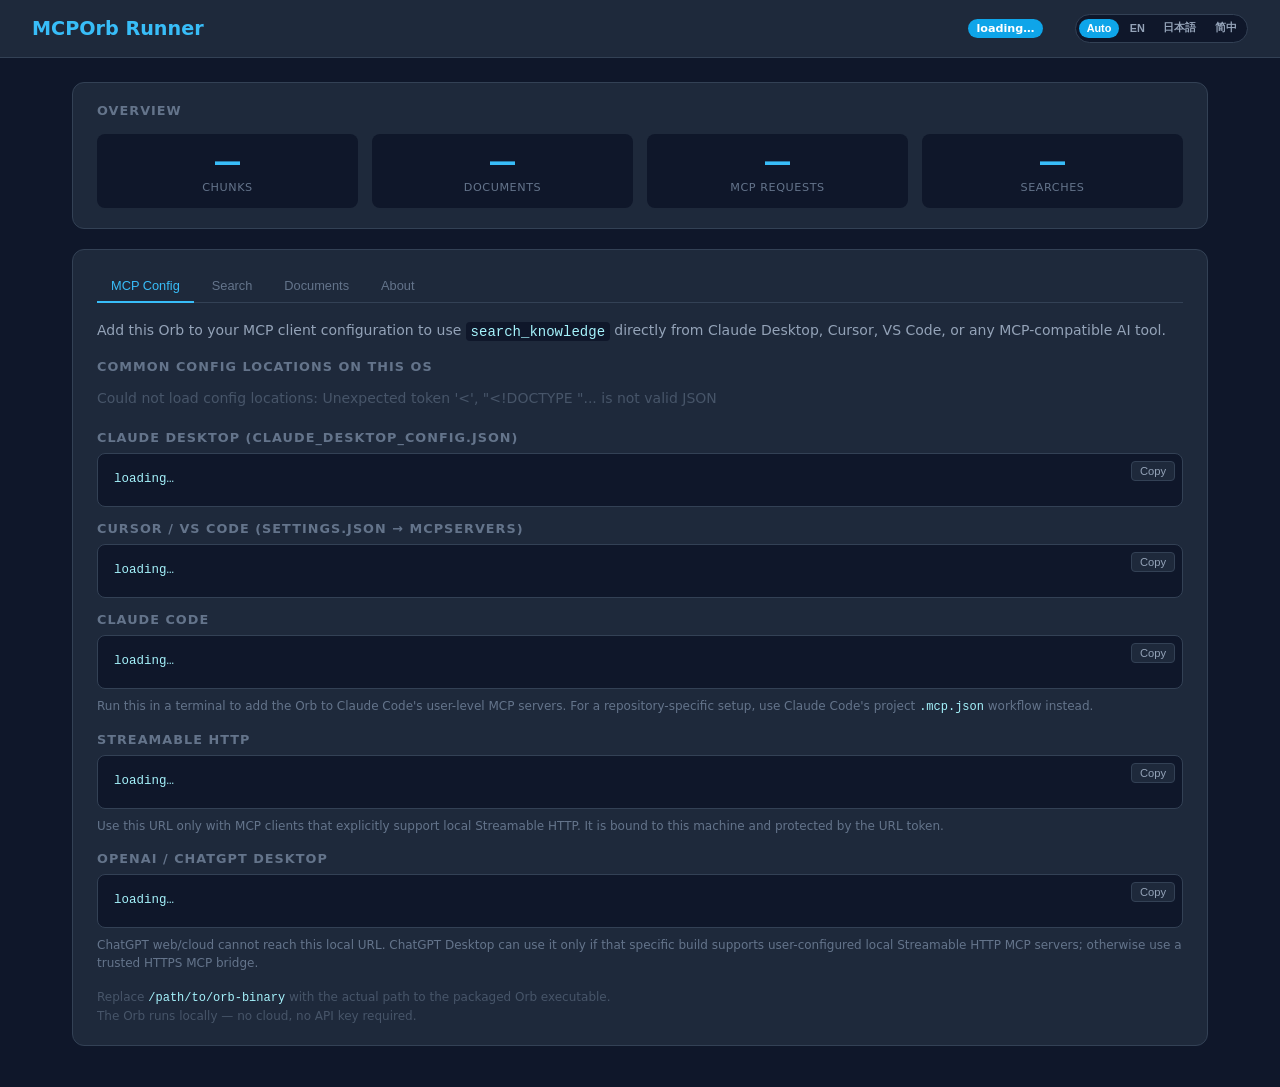
==== commit 29d26e8a: "Prepare v1.1.8 for MAS submission - entitlements-mas.plist: add network.server + network.connections" ====
--- a/crates/mcporb-runtime/web_assets/index.html
+++ b/crates/mcporb-runtime/web_assets/index.html
@@ -3,7 +3,7 @@
 <head>
   <meta charset="UTF-8">
   <meta name="viewport" content="width=device-width, initial-scale=1.0">
-  <title>MCPOrb Dashboard</title>
+  <title>MCPOrb Runner - Dashboard</title>
   <style>
     *{box-sizing:border-box;margin:0;padding:0}
     body{font-family:system-ui,-apple-system,sans-serif;background:#0f172a;color:#e2e8f0;min-height:100vh}
@@ -71,11 +71,35 @@
     .caps-row{display:flex;gap:.375rem;flex-wrap:wrap;margin-top:.25rem}
     a{color:#38bdf8;text-decoration:none}
     a:hover{text-decoration:underline}
+    /* Auth gate (password unlock) */
+    .auth-overlay{position:fixed;inset:0;background:#0f172a;display:flex;align-items:center;justify-content:center;z-index:1000;padding:1.5rem}
+    .auth-card{background:#1e293b;border:1px solid #334155;border-radius:.75rem;padding:2rem;width:100%;max-width:360px;text-align:center}
+    .auth-card h1{font-size:1.3rem;font-weight:700;color:#38bdf8;margin-bottom:.5rem}
+    .auth-card p{font-size:.85rem;color:#94a3b8;margin-bottom:1.25rem;line-height:1.5}
+    .auth-card input{width:100%;background:#0f172a;border:1px solid #334155;border-radius:.5rem;padding:.7rem 1rem;color:#e2e8f0;font-size:.95rem;outline:none;transition:border-color .15s;margin-bottom:.75rem}
+    .auth-card input:focus{border-color:#38bdf8}
+    .auth-card button{width:100%;background:#0ea5e9;color:#fff;border:none;border-radius:.5rem;padding:.7rem 1.25rem;cursor:pointer;font-weight:600;font-size:.95rem;transition:background .15s}
+    .auth-card button:hover{background:#0284c7}
+    .auth-card button:disabled{background:#334155;cursor:not-allowed}
+    .auth-error{color:#f87171;font-size:.8rem;margin-top:.75rem;min-height:1rem}
+    .hidden{display:none !important}
   </style>
 </head>
 <body>
+<!-- Auth gate: shown only when this Orb is password-protected and still locked.
+     Title stays "MCPOrb" — the Orb name is not available before unlock. -->
+<div class="auth-overlay hidden" id="auth-overlay">
+  <div class="auth-card">
+    <h1>MCPOrb Runner</h1>
+    <p id="auth-prompt">This Orb is password-protected.</p>
+    <input id="auth-password" type="password" autocomplete="current-password"
+           placeholder="Password" onkeydown="if(event.key==='Enter')window.__mcporbUnlock()" />
+    <button id="auth-unlock-btn" type="button" onclick="window.__mcporbUnlock()">Unlock</button>
+    <div class="auth-error" id="auth-error"></div>
+  </div>
+</div>
 <header>
-  <h1 id="orb-name">MCPOrb</h1>
+  <h1 id="orb-name">MCPOrb Runner</h1>
   <span class="badge" id="mode-badge">loading…</span>
   <span class="badge plan" id="plan-badge" style="display:none"></span>
   <span id="caps-badges"></span>
@@ -200,7 +224,8 @@
       openaiCompatibility: 'OpenAI / ChatGPT compatibility:', localMcpUrl: 'Local Streamable HTTP MCP URL: {url}', chatgptWebCannot: 'ChatGPT web/cloud cannot access localhost URLs on this computer.', chatgptDesktopCan: 'ChatGPT Desktop can use this URL only if it supports user-configured local Streamable HTTP MCP servers.', httpsBridge: 'If it expects a remote connector/app URL, publish through a trusted HTTPS MCP bridge instead.',
       noDocuments: 'No documents loaded.', docMeta: '{sections} section{plural}{pages}', pages: ' · {count} pages', noKnownLocations: 'No known MCP client config locations for this OS.', loadLocationsError: 'Could not load config locations: {message}', found: 'Found', typical: 'Typical', openLocation: 'Open location', opening: 'Opening…', opened: 'Opened', openFailed: 'Open failed',
       searching: 'Searching…', searchResults: '{total} result{plural} for "{query}"', noResults: 'No results found. Try different keywords.', page: 'Page {page}', tokens: '{tokens} tokens · Chunk #{chunk}', showMore: 'Show more ↓', showLess: 'Show less ↑', error: 'Error: {message}',
-      aboutName: 'Name', aboutVersion: 'Version', aboutDescription: 'Description', aboutCapabilities: 'Capabilities'
+      aboutName: 'Name', aboutVersion: 'Version', aboutDescription: 'Description', aboutCapabilities: 'Capabilities',
+      unlockPrompt: 'This Orb is password-protected.', unlockPassword: 'Password', unlockButton: 'Unlock', unlockError: 'Invalid password', unlocking: 'Unlocking…'
     },
     ja: {
       lang: 'ja', loading: '読み込み中…', unknown: '不明', copy: 'コピー', copied: 'コピー済み', overview: '概要', chunks: 'チャンク', documents: 'ドキュメント', mcpRequests: 'MCPリクエスト', searches: '検索',
@@ -215,7 +240,8 @@
       openaiCompatibility: 'OpenAI / ChatGPT 互換性:', localMcpUrl: 'ローカルStreamable HTTP MCP URL: {url}', chatgptWebCannot: 'ChatGPTのWeb/クラウド版は、このコンピューターのlocalhost URLにアクセスできません。', chatgptDesktopCan: 'ChatGPT Desktopで使えるのは、ユーザー設定のローカルStreamable HTTP MCPサーバーに対応している場合だけです。', httpsBridge: 'リモートのconnector/app URLが必要な場合は、信頼できるHTTPS MCPブリッジ経由で公開してください。',
       noDocuments: 'ドキュメントは読み込まれていません。', docMeta: '{sections} セクション{pages}', pages: ' · {count}ページ', noKnownLocations: 'このOSで既知のMCPクライアント設定場所はありません。', loadLocationsError: '設定場所を読み込めませんでした: {message}', found: '検出済み', typical: '標準', openLocation: '場所を開く', opening: '開いています…', opened: '開きました', openFailed: '開けませんでした',
       searching: '検索中…', searchResults: '「{query}」の結果 {total} 件', noResults: '結果が見つかりません。別のキーワードを試してください。', page: 'ページ {page}', tokens: '{tokens} tokens · チャンク #{chunk}', showMore: 'もっと見る ↓', showLess: '閉じる ↑', error: 'エラー: {message}',
-      aboutName: '名前', aboutVersion: 'バージョン', aboutDescription: '説明', aboutCapabilities: '機能'
+      aboutName: '名前', aboutVersion: 'バージョン', aboutDescription: '説明', aboutCapabilities: '機能',
+      unlockPrompt: 'この Orb はパスワードで保護されています。', unlockPassword: 'パスワード', unlockButton: 'ロック解除', unlockError: 'パスワードが正しくありません', unlocking: 'ロック解除中…'
     },
     zh: {
       lang: 'zh-Hans', loading: '加载中…', unknown: '未知', copy: '复制', copied: '已复制', overview: '概览', chunks: '分块', documents: '文档', mcpRequests: 'MCP 请求', searches: '搜索',
@@ -230,7 +256,8 @@
       openaiCompatibility: 'OpenAI / ChatGPT 兼容性：', localMcpUrl: '本地 Streamable HTTP MCP URL：{url}', chatgptWebCannot: 'ChatGPT 网页版/云端无法访问此电脑上的 localhost URL。', chatgptDesktopCan: 'ChatGPT Desktop 只有在支持用户配置本地 Streamable HTTP MCP server 时，才能使用此 URL。', httpsBridge: '如果客户端要求远程 connector/app URL，请通过可信的 HTTPS MCP bridge 发布。',
       noDocuments: '未加载文档。', docMeta: '{sections} 个章节{pages}', pages: ' · {count} 页', noKnownLocations: '此 OS 没有已知的 MCP 客户端配置位置。', loadLocationsError: '无法加载配置位置：{message}', found: '已找到', typical: '常见', openLocation: '打开位置', opening: '正在打开…', opened: '已打开', openFailed: '打开失败',
       searching: '搜索中…', searchResults: '“{query}” 的结果：{total} 条', noResults: '没有找到结果。请尝试其他关键词。', page: '第 {page} 页', tokens: '{tokens} tokens · 分块 #{chunk}', showMore: '展开 ↓', showLess: '收起 ↑', error: '错误：{message}',
-      aboutName: '名称', aboutVersion: '版本', aboutDescription: '描述', aboutCapabilities: '能力'
+      aboutName: '名称', aboutVersion: '版本', aboutDescription: '描述', aboutCapabilities: '能力',
+      unlockPrompt: '此 Orb 受密码保护。', unlockPassword: '密码', unlockButton: '解锁', unlockError: '密码不正确', unlocking: '正在解锁…'
     }
   };
 
@@ -260,7 +287,10 @@
   function applyI18n() {
     currentLanguage = resolveLanguage(languageChoice);
     document.documentElement.lang = translations[currentLanguage].lang;
-    document.title = `MCPOrb — ${orbName}`;
+    document.title = `MCPOrb Runner — ${orbName}`;
+    document.getElementById('auth-prompt').textContent = tr('unlockPrompt');
+    document.getElementById('auth-password').placeholder = tr('unlockPassword');
+    document.getElementById('auth-unlock-btn').textContent = tr('unlockButton');
     document.getElementById('mode-badge').textContent ||= tr('loading');
     setText('overview-title', tr('overview'));
     setText('stat-chunks-label', tr('chunks'));
@@ -319,7 +349,7 @@
     document.getElementById('orb-name').textContent = d.name;
     document.getElementById('mode-badge').textContent = d.startup_mode || tr('unknown');
     document.getElementById('stat-chunks').textContent = d.chunk_count;
-    document.title = `MCPOrb — ${d.name}`;
+    document.title = `MCPOrb Runner — ${d.name}`;
 
     // Retrieval plan badge
     if (d.selected_retrieval_plan) {
@@ -573,12 +603,71 @@
     return `'${text.replace(/'/g, `'\\''`)}'`;
   }
 
+  // ── Auth gate (plan §3.1) ─────────────────────────────────────────────────
+  // Primary unlock UX. In AllGui mode (the default when an MCP client spawns the
+  // Orb) this same browser unlock also unlocks the in-process stdio MCP, so the
+  // password never has to enter the LLM conversation (plan §3.2).
+  let dashboardStarted = false;
+  function initDashboard() {
+    if (dashboardStarted) return;
+    dashboardStarted = true;
+    document.getElementById('auth-overlay').classList.add('hidden');
+    Promise.all([loadManifest(), loadDocuments(), loadMetrics(), loadMcpConfigLocations()]).catch(console.error);
+    setInterval(loadMetrics, 5000);
+  }
+
+  function showAuthGate() {
+    document.getElementById('auth-overlay').classList.remove('hidden');
+    document.getElementById('auth-password').focus();
+  }
+
+  window.__mcporbUnlock = async function () {
+    const btn = document.getElementById('auth-unlock-btn');
+    const input = document.getElementById('auth-password');
+    const errEl = document.getElementById('auth-error');
+    const password = input.value;
+    if (!password || btn.disabled) return;
+    // Loading state: encrypted Orbs can take a moment to derive + decrypt (UX2).
+    btn.disabled = true;
+    btn.textContent = tr('unlocking');
+    errEl.textContent = '';
+    try {
+      const r = await fetch(`${base}/auth/unlock`, {
+        method: 'POST',
+        headers: { 'Content-Type': 'application/json' },
+        body: JSON.stringify({ password }),
+      });
+      if (r.ok) {
+        input.value = '';
+        initDashboard();
+        return;
+      }
+      errEl.textContent = tr('unlockError');
+    } catch (e) {
+      errEl.textContent = tr('unlockError');
+    } finally {
+      btn.disabled = false;
+      btn.textContent = tr('unlockButton');
+    }
+  };
+
+  async function bootstrap() {
+    try {
+      const r = await fetch(`${base}/auth/status`);
+      const s = await r.json();
+      if (s.password_required && !s.unlocked) {
+        showAuthGate();
+        return;
+      }
+    } catch (e) {
+      // If status can't be read, fall through and let the dashboard try.
+    }
+    initDashboard();
+  }
+
   // Initial load
   applyI18n();
-  Promise.all([loadManifest(), loadDocuments(), loadMetrics(), loadMcpConfigLocations()]).catch(console.error);
-
-  // Refresh metrics every 5 seconds
-  setInterval(loadMetrics, 5000);
+  bootstrap();
 </script>
 </body>
 </html>
